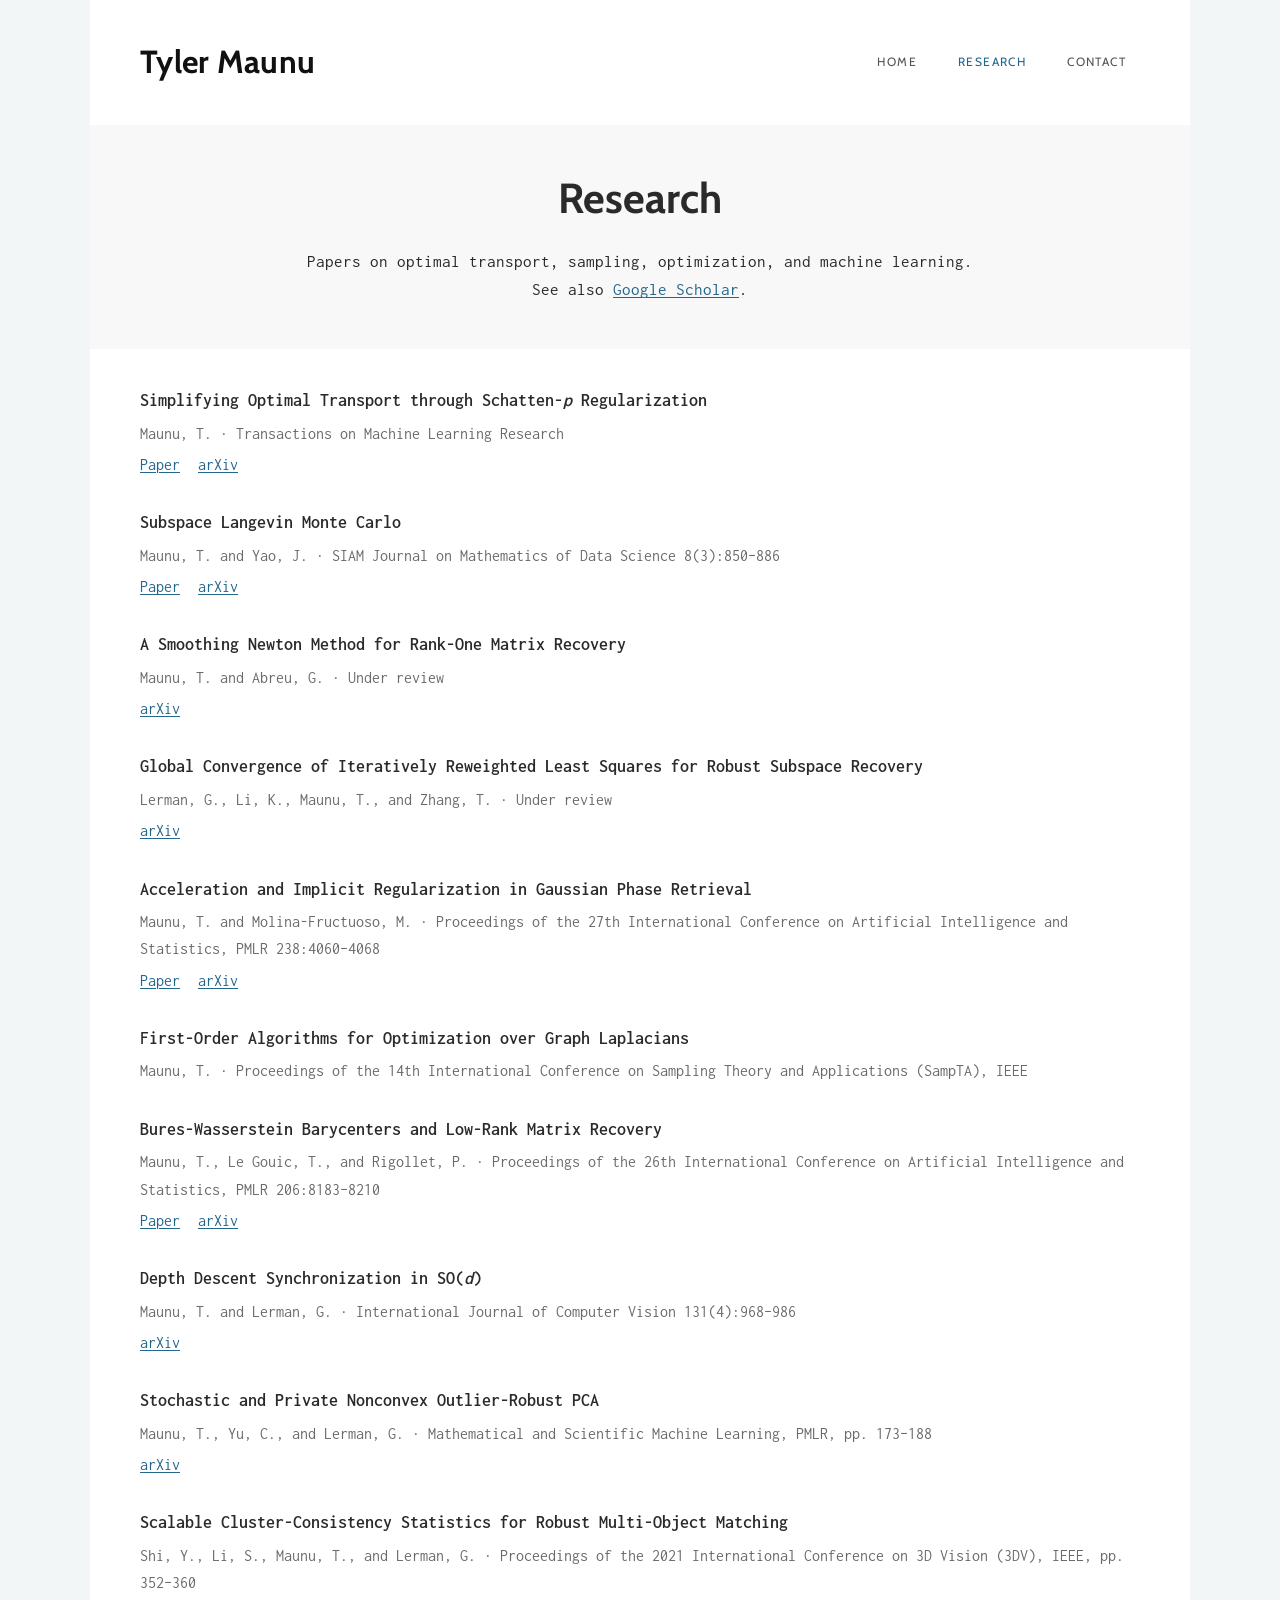
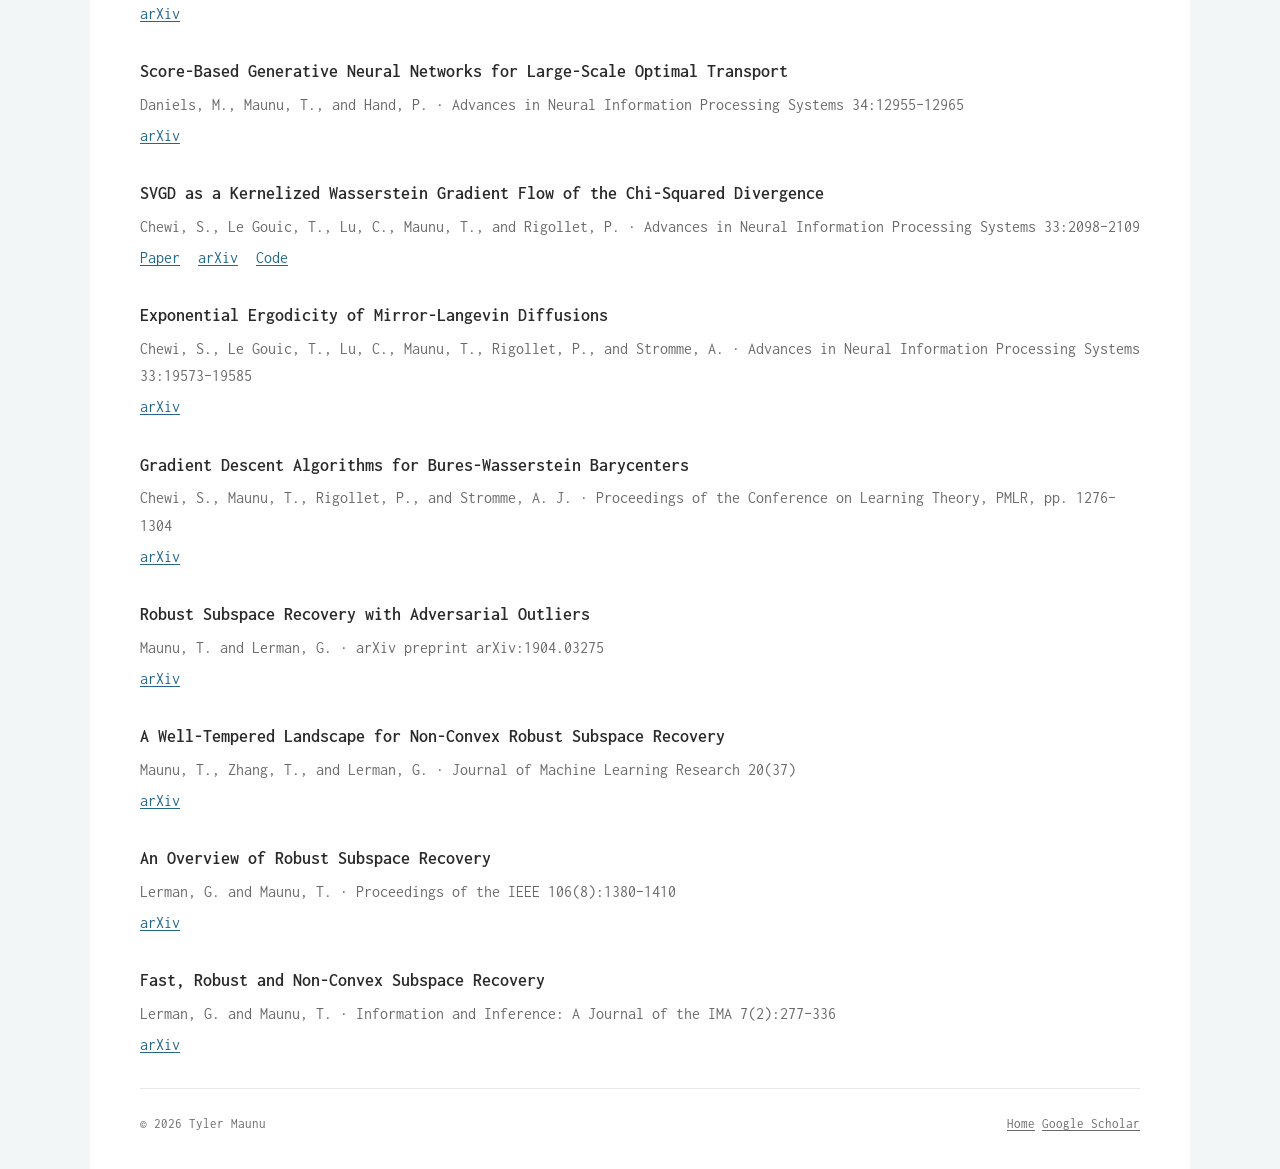
==== publications.html @ 24f4c53f "Update research homepage" ====
<!doctype html>
<html lang="en">
<head>
  <meta charset="utf-8">
  <meta name="viewport" content="width=device-width, initial-scale=1">
  <meta name="description" content="Publications by Tyler Maunu on optimal transport, sampling, optimization, and robust learning.">
  <meta name="theme-color" content="#f2f6f7">
  <title>Research — Tyler Maunu</title>
  <link rel="stylesheet" href="styles.css?v=4">
</head>
<body class="publication-page">
  <a class="skip-link" href="#main">Skip to content</a>
  <div class="site-shell">
  <header class="site-header wrap">
    <nav class="nav" aria-label="Main navigation">
      <a class="brand" href="index.html">Tyler Maunu</a>
      <ul class="nav-links">
        <li><a href="index.html">Home</a></li>
        <li><a href="publications.html" aria-current="page">Research</a></li>
        <li><a href="index.html#contact">Contact</a></li>
      </ul>
    </nav>
  </header>

  <main id="main" class="wrap">
    <div class="page-heading">
      <h1>Research</h1>
      <p class="page-intro">Papers on optimal transport, sampling, optimization, and machine learning. See also <a href="https://scholar.google.com/citations?user=S4nBXhgAAAAJ">Google Scholar</a>.</p>
    </div>

    <ol class="archive-list publication-archive" aria-label="Research papers">
        <li class="archive-paper">
          <h2>Simplifying Optimal Transport through Schatten-<i>p</i> Regularization</h2>
          <p class="paper-meta">Maunu, T. · Transactions on Machine Learning Research</p>
          <div class="paper-links">
            <a href="https://openreview.net/forum?id=DIawkTG5VH">Paper</a>
            <a href="https://arxiv.org/abs/2510.11910">arXiv</a>
          </div>
        </li>
        <li class="archive-paper">
          <h2>Subspace Langevin Monte Carlo</h2>
          <p class="paper-meta">Maunu, T. and Yao, J. · SIAM Journal on Mathematics of Data Science 8(3):850–886</p>
          <div class="paper-links">
            <a href="https://doi.org/10.1137/25M1739327">Paper</a>
            <a href="https://arxiv.org/abs/2412.13928">arXiv</a>
          </div>
        </li>
        <li class="archive-paper">
          <h2>A Smoothing Newton Method for Rank-One Matrix Recovery</h2>
          <p class="paper-meta">Maunu, T. and Abreu, G. · Under review</p>
          <div class="paper-links"><a href="https://arxiv.org/abs/2507.23017">arXiv</a></div>
        </li>
        <li class="archive-paper">
          <h2>Global Convergence of Iteratively Reweighted Least Squares for Robust Subspace Recovery</h2>
          <p class="paper-meta">Lerman, G., Li, K., Maunu, T., and Zhang, T. · Under review</p>
          <div class="paper-links"><a href="https://arxiv.org/abs/2506.20533">arXiv</a></div>
        </li>
        <li class="archive-paper">
          <h2>Acceleration and Implicit Regularization in Gaussian Phase Retrieval</h2>
          <p class="paper-meta">Maunu, T. and Molina-Fructuoso, M. · Proceedings of the 27th International Conference on Artificial Intelligence and Statistics, PMLR 238:4060–4068</p>
          <div class="paper-links">
            <a href="https://proceedings.mlr.press/v238/maunu24a.html">Paper</a>
            <a href="https://arxiv.org/abs/2311.12888">arXiv</a>
          </div>
        </li>
        <li class="archive-paper">
          <h2>First-Order Algorithms for Optimization over Graph Laplacians</h2>
          <p class="paper-meta">Maunu, T. · Proceedings of the 14th International Conference on Sampling Theory and Applications (SampTA), IEEE</p>
        </li>
        <li class="archive-paper">
          <h2>Bures-Wasserstein Barycenters and Low-Rank Matrix Recovery</h2>
          <p class="paper-meta">Maunu, T., Le Gouic, T., and Rigollet, P. · Proceedings of the 26th International Conference on Artificial Intelligence and Statistics, PMLR 206:8183–8210</p>
          <div class="paper-links">
            <a href="https://proceedings.mlr.press/v206/maunu23a.html">Paper</a>
            <a href="https://arxiv.org/abs/2210.14671">arXiv</a>
          </div>
        </li>
        <li class="archive-paper">
          <h2>Depth Descent Synchronization in SO(<i>d</i>)</h2>
          <p class="paper-meta">Maunu, T. and Lerman, G. · International Journal of Computer Vision 131(4):968–986</p>
          <div class="paper-links"><a href="https://arxiv.org/abs/2002.05299">arXiv</a></div>
        </li>
        <li class="archive-paper">
          <h2>Stochastic and Private Nonconvex Outlier-Robust PCA</h2>
          <p class="paper-meta">Maunu, T., Yu, C., and Lerman, G. · Mathematical and Scientific Machine Learning, PMLR, pp. 173–188</p>
          <div class="paper-links"><a href="https://arxiv.org/abs/2203.09276">arXiv</a></div>
        </li>
        <li class="archive-paper">
          <h2>Scalable Cluster-Consistency Statistics for Robust Multi-Object Matching</h2>
          <p class="paper-meta">Shi, Y., Li, S., Maunu, T., and Lerman, G. · Proceedings of the 2021 International Conference on 3D Vision (3DV), IEEE, pp. 352–360</p>
          <div class="paper-links"><a href="https://arxiv.org/abs/2201.04797">arXiv</a></div>
        </li>
        <li class="archive-paper">
          <h2>Score-Based Generative Neural Networks for Large-Scale Optimal Transport</h2>
          <p class="paper-meta">Daniels, M., Maunu, T., and Hand, P. · Advances in Neural Information Processing Systems 34:12955–12965</p>
          <div class="paper-links"><a href="https://arxiv.org/abs/2110.03237">arXiv</a></div>
        </li>
        <li class="archive-paper">
          <h2>SVGD as a Kernelized Wasserstein Gradient Flow of the Chi-Squared Divergence</h2>
          <p class="paper-meta">Chewi, S., Le Gouic, T., Lu, C., Maunu, T., and Rigollet, P. · Advances in Neural Information Processing Systems 33:2098–2109</p>
          <div class="paper-links">
            <a href="https://papers.neurips.cc/paper_files/paper/2020/hash/16f8e136ee5693823268874e58795216-Abstract.html">Paper</a>
            <a href="https://arxiv.org/abs/2006.02509">arXiv</a>
            <a href="https://github.com/twmaunu/LAWGD">Code</a>
          </div>
        </li>
        <li class="archive-paper">
          <h2>Exponential Ergodicity of Mirror-Langevin Diffusions</h2>
          <p class="paper-meta">Chewi, S., Le Gouic, T., Lu, C., Maunu, T., Rigollet, P., and Stromme, A. · Advances in Neural Information Processing Systems 33:19573–19585</p>
          <div class="paper-links"><a href="https://arxiv.org/abs/2005.09669">arXiv</a></div>
        </li>
        <li class="archive-paper">
          <h2>Gradient Descent Algorithms for Bures-Wasserstein Barycenters</h2>
          <p class="paper-meta">Chewi, S., Maunu, T., Rigollet, P., and Stromme, A. J. · Proceedings of the Conference on Learning Theory, PMLR, pp. 1276–1304</p>
          <div class="paper-links"><a href="https://arxiv.org/abs/2001.01700">arXiv</a></div>
        </li>
        <li class="archive-paper">
          <h2>Robust Subspace Recovery with Adversarial Outliers</h2>
          <p class="paper-meta">Maunu, T. and Lerman, G. · arXiv preprint arXiv:1904.03275</p>
          <div class="paper-links"><a href="https://arxiv.org/abs/1904.03275">arXiv</a></div>
        </li>
        <li class="archive-paper">
          <h2>A Well-Tempered Landscape for Non-Convex Robust Subspace Recovery</h2>
          <p class="paper-meta">Maunu, T., Zhang, T., and Lerman, G. · Journal of Machine Learning Research 20(37)</p>
          <div class="paper-links"><a href="https://arxiv.org/abs/1706.03896">arXiv</a></div>
        </li>
        <li class="archive-paper">
          <h2>An Overview of Robust Subspace Recovery</h2>
          <p class="paper-meta">Lerman, G. and Maunu, T. · Proceedings of the IEEE 106(8):1380–1410</p>
          <div class="paper-links"><a href="https://arxiv.org/abs/1803.01013">arXiv</a></div>
        </li>
        <li class="archive-paper">
          <h2>Fast, Robust and Non-Convex Subspace Recovery</h2>
          <p class="paper-meta">Lerman, G. and Maunu, T. · Information and Inference: A Journal of the IMA 7(2):277–336</p>
          <div class="paper-links"><a href="https://arxiv.org/abs/1406.6145">arXiv</a></div>
        </li>
    </ol>
  </main>

  <footer class="site-footer wrap">
    <span>© 2026 Tyler Maunu</span>
    <nav aria-label="Footer navigation">
      <a href="index.html">Home</a>
      <a href="https://scholar.google.com/citations?user=S4nBXhgAAAAJ">Google Scholar</a>
    </nav>
  </footer>
  </div>
</body>
</html>
---- styles.css ----
@font-face { font-family: Cabin; src: url("assets/fonts/cabin-regular.ttf") format("truetype"); font-style: normal; font-weight: 400; font-display: swap; }
@font-face { font-family: Cabin; src: url("assets/fonts/cabin-bold.ttf") format("truetype"); font-style: normal; font-weight: 700; font-display: swap; }
@font-face { font-family: Inconsolata; src: url("assets/fonts/inconsolata-regular.ttf") format("truetype"); font-style: normal; font-weight: 400; font-display: swap; }
@font-face { font-family: Inconsolata; src: url("assets/fonts/inconsolata-semibold.ttf") format("truetype"); font-style: normal; font-weight: 600; font-display: swap; }

:root { --background: #f2f6f7; --paper: #fff; --banner: #f8f8f8; --ink: #2a2a2a; --muted: #6a6a6a; --link: #24678d; --line: #e9e9e9; --sans: Cabin, Arial, sans-serif; --body: Inconsolata, "Courier New", monospace; }
* { box-sizing: border-box; }
html { scroll-behavior: smooth; scroll-padding-top: 24px; }
body { margin: 0; background: var(--background); color: var(--ink); font-family: var(--body); font-size: 17px; line-height: 1.7; -webkit-font-smoothing: antialiased; }
::selection { background: #d9e8ef; }
p, h1, h2, h3, figure { margin: 0; }
a { color: var(--link); text-decoration: underline; text-decoration-thickness: 1px; text-underline-offset: 2px; }
a:hover { color: #174761; }
a:focus-visible { outline: 2px solid var(--link); outline-offset: 4px; }
strong { font-weight: 600; }
img { display: block; max-width: 100%; }
h1, h2, h3 { font-family: var(--sans); line-height: 1.25; }
.site-shell { width: min(1100px, 100%); margin-inline: auto; background: var(--paper); min-height: 100vh; }
.wrap { width: calc(100% - 100px); margin-inline: auto; }
.skip-link { position: absolute; top: -100px; left: 20px; z-index: 5; padding: 10px 18px; background: var(--ink); color: #fff; }
.skip-link:focus { top: 12px; }
.nav { display: flex; align-items: center; justify-content: space-between; min-height: 125px; gap: 30px; }
.brand { font-family: var(--sans); font-size: 32px; font-weight: 700; line-height: 1.2; letter-spacing: 0.3px; color: #111; text-decoration: none; white-space: nowrap; }
.brand:hover { color: #111; text-decoration: none; }
.site-title { font-size: inherit; line-height: 1.2; }
.nav-links { display: flex; gap: 13px; list-style: none; padding: 0; margin: 0; }
.nav-links a { display: flex; align-items: center; min-height: 44px; padding: 10px 14px; font-family: var(--sans); font-size: 12px; font-weight: 400; text-transform: uppercase; letter-spacing: 1.4px; color: #555; text-decoration: none; }
.nav-links a:hover { color: #111; }
.nav-links [aria-current="page"] { color: var(--link); }
.home-content { padding-top: 58px; padding-bottom: 44px; }
.home-layout { display: grid; grid-template-columns: minmax(0, 0.85fr) minmax(0, 1fr); gap: 40px; align-items: start; }
.portrait img { width: 100%; height: auto; }
.profile-links { display: flex; align-items: center; justify-content: center; flex-wrap: wrap; gap: 10px; font-size: 14px; line-height: 1.8; margin-top: 21px; }
.home-copy > p { margin-bottom: 28px; }
.home-copy > p:last-child { margin-bottom: 0; }
.selected-research { margin-top: 33px; }
.selected-research h2 { font-size: 23px; font-weight: 400; margin-bottom: 24px; }
.home-papers { padding: 0; margin: 0; list-style: none; }
.home-papers li { margin-bottom: 23px; }
.home-papers > li > a { line-height: 1.6; }
.paper-note { font-size: 14px; color: var(--muted); line-height: 1.65; margin-top: 6px; }
.more-research { margin-top: 29px; margin-bottom: 32px; font-size: 16px; }
.home-copy > .teaching-link { margin-bottom: 22px; }
.site-footer { display: flex; justify-content: space-between; align-items: center; gap: 20px; border-top: 1px solid var(--line); padding-block: 24px 34px; color: var(--muted); font-size: 13px; }
.site-footer div { display: flex; gap: 24px; }
.site-footer a { color: var(--muted); }
.page-heading { margin-inline: -50px; padding: 47px 50px 45px; background: var(--banner); text-align: center; }
.page-heading h1 { font-size: 42px; font-weight: 700; }
.page-intro { max-width: 680px; margin: 22px auto 0; font-size: 17px; }
.publication-year { padding-top: 37px; padding-bottom: 7px; }
.publication-year h2 { font-size: 23px; font-weight: 400; margin-bottom: 23px; }
.archive-list { list-style: none; margin: 0; padding: 0; }
.publication-archive { padding-top: 37px; }
.archive-paper { margin-bottom: 30px; }
.archive-paper h3, .publication-archive .archive-paper h2 { font-family: var(--body); font-size: 18px; font-weight: 600; line-height: 1.65; }
.paper-meta { color: var(--muted); font-size: 16px; line-height: 1.7; margin-top: 4px; }
.paper-links { display: flex; flex-wrap: wrap; gap: 18px; font-size: 16px; margin-top: 4px; }
.publication-page .site-footer { margin-top: 24px; }
.paper-summary { font-size: 17px; margin-top: 15px; }
.teaching-note { max-width: 680px; margin-top: 5px; margin-bottom: 52px; }

@media (max-width: 850px) {
  .wrap { width: calc(100% - 64px); }
  .nav { min-height: 108px; }
  .brand { font-size: 29px; }
  .nav-links { gap: 3px; }
  .nav-links a { padding-inline: 12px; }
  .home-layout { gap: 30px; grid-template-columns: minmax(0, 0.8fr) minmax(0, 1fr); }
  .home-content { padding-top: 42px; }
  .page-heading { margin-inline: -32px; padding-inline: 32px; }
  .profile-links { gap: 8px; font-size: 13px; }
}
@media (max-width: 640px) {
  .wrap { width: calc(100% - 48px); }
  .nav { min-height: 119px; flex-direction: column; justify-content: center; gap: 12px; padding-block: 20px 12px; }
  .brand { font-size: 30px; }
  .nav-links { gap: 15px; }
  .nav-links a { font-size: 11px; min-height: 40px; padding: 8px 12px; }
  .home-content { padding-top: 34px; padding-bottom: 34px; }
  .home-layout { grid-template-columns: 1fr; gap: 34px; }
  .portrait { max-width: 340px; margin-inline: auto; width: 100%; }
  .profile-links { font-size: 14px; margin-top: 16px; }
  .home-copy { font-size: 17px; line-height: 1.7; }
  .home-copy > p { margin-bottom: 24px; }
  .selected-research { margin-top: 30px; }
  .selected-research h2 { font-size: 23px; margin-bottom: 21px; }
  .home-papers li { margin-bottom: 23px; }
  .site-footer { padding-block: 22px 29px; font-size: 12px; }
  .site-footer div { gap: 15px; }
  .page-heading { margin-inline: -24px; padding: 36px 24px; }
  .page-heading h1 { font-size: 35px; }
  .page-intro { font-size: 16px; margin-top: 18px; }
  .publication-year { padding-top: 32px; }
  .publication-archive { padding-top: 32px; }
  .archive-paper h3, .publication-archive .archive-paper h2 { font-size: 17px; }
  .paper-meta { font-size: 15px; }
}
@media (max-width: 360px) {
  .wrap { width: calc(100% - 36px); }
  .nav-links { gap: 8px; }
  .nav-links a { padding-inline: 10px; }
  .page-heading { margin-inline: -18px; padding-inline: 18px; }
}
@media (prefers-reduced-motion: reduce) { html { scroll-behavior: auto; } }
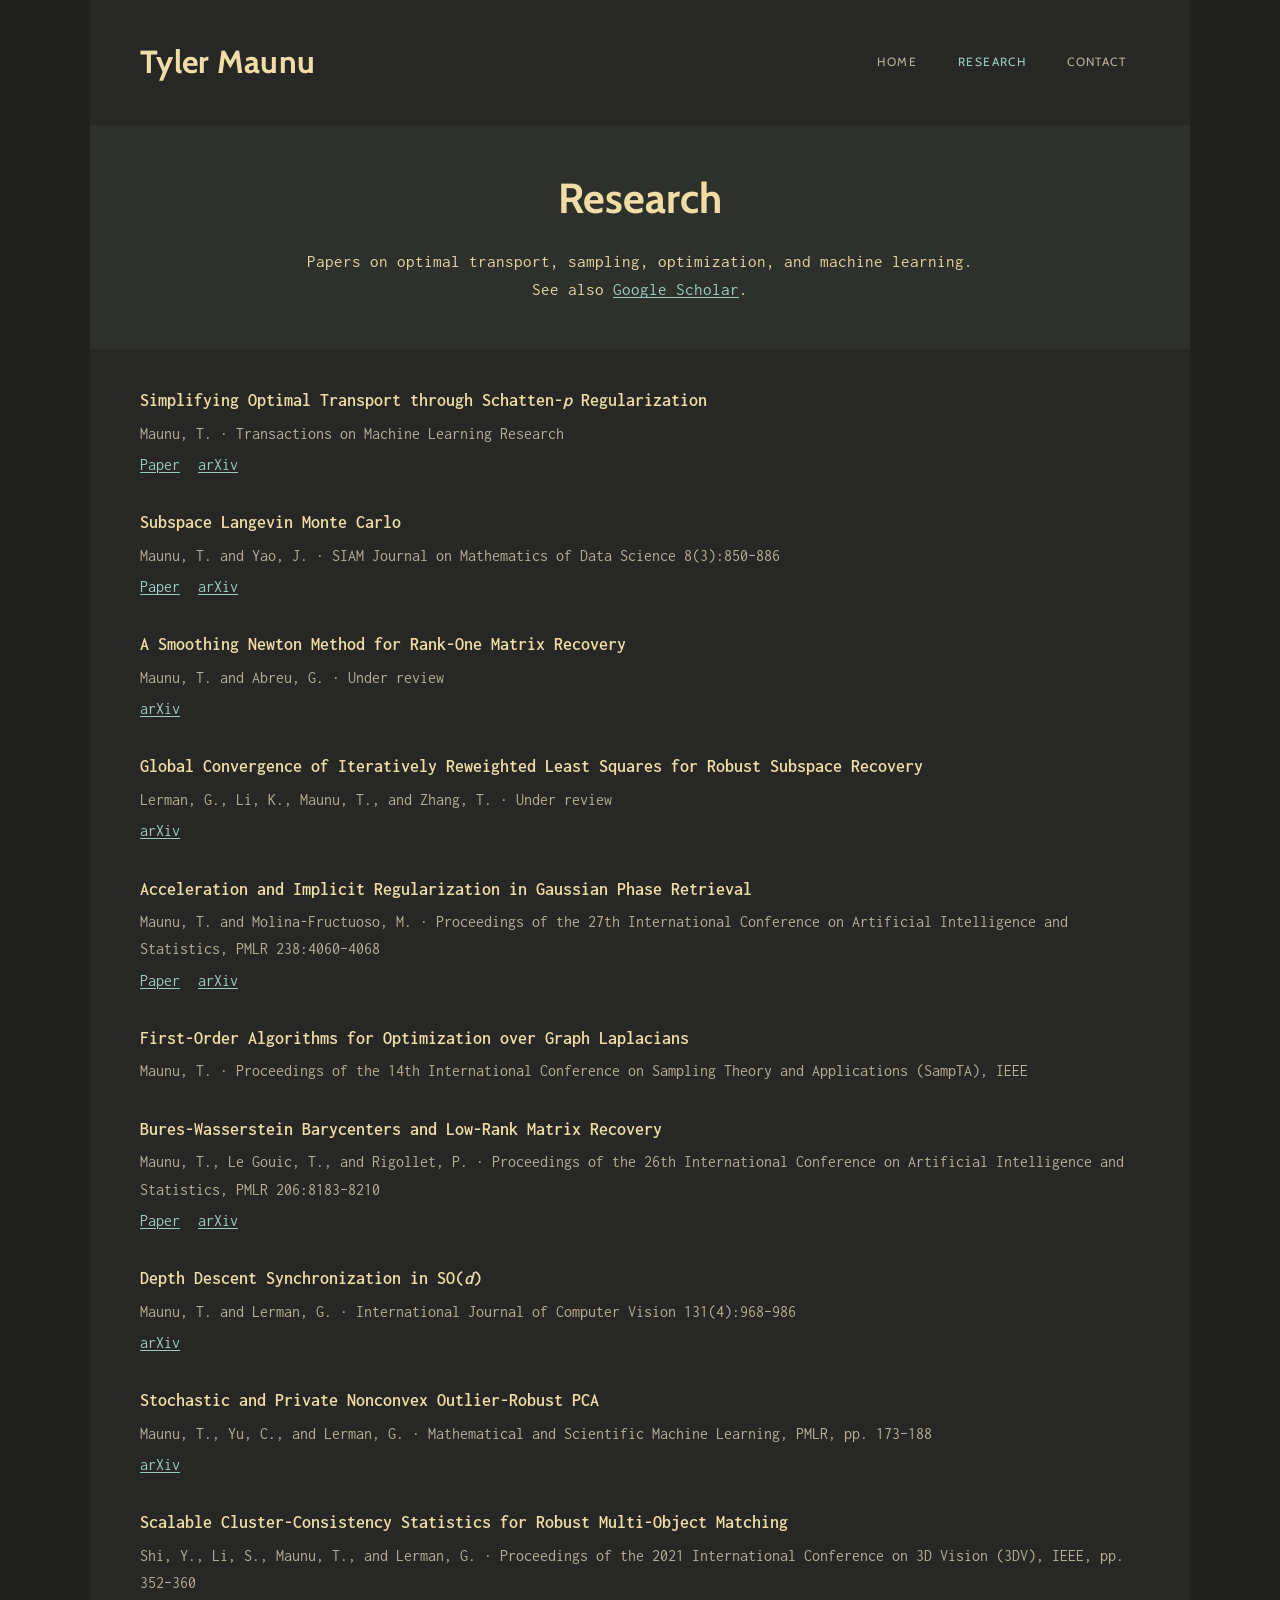
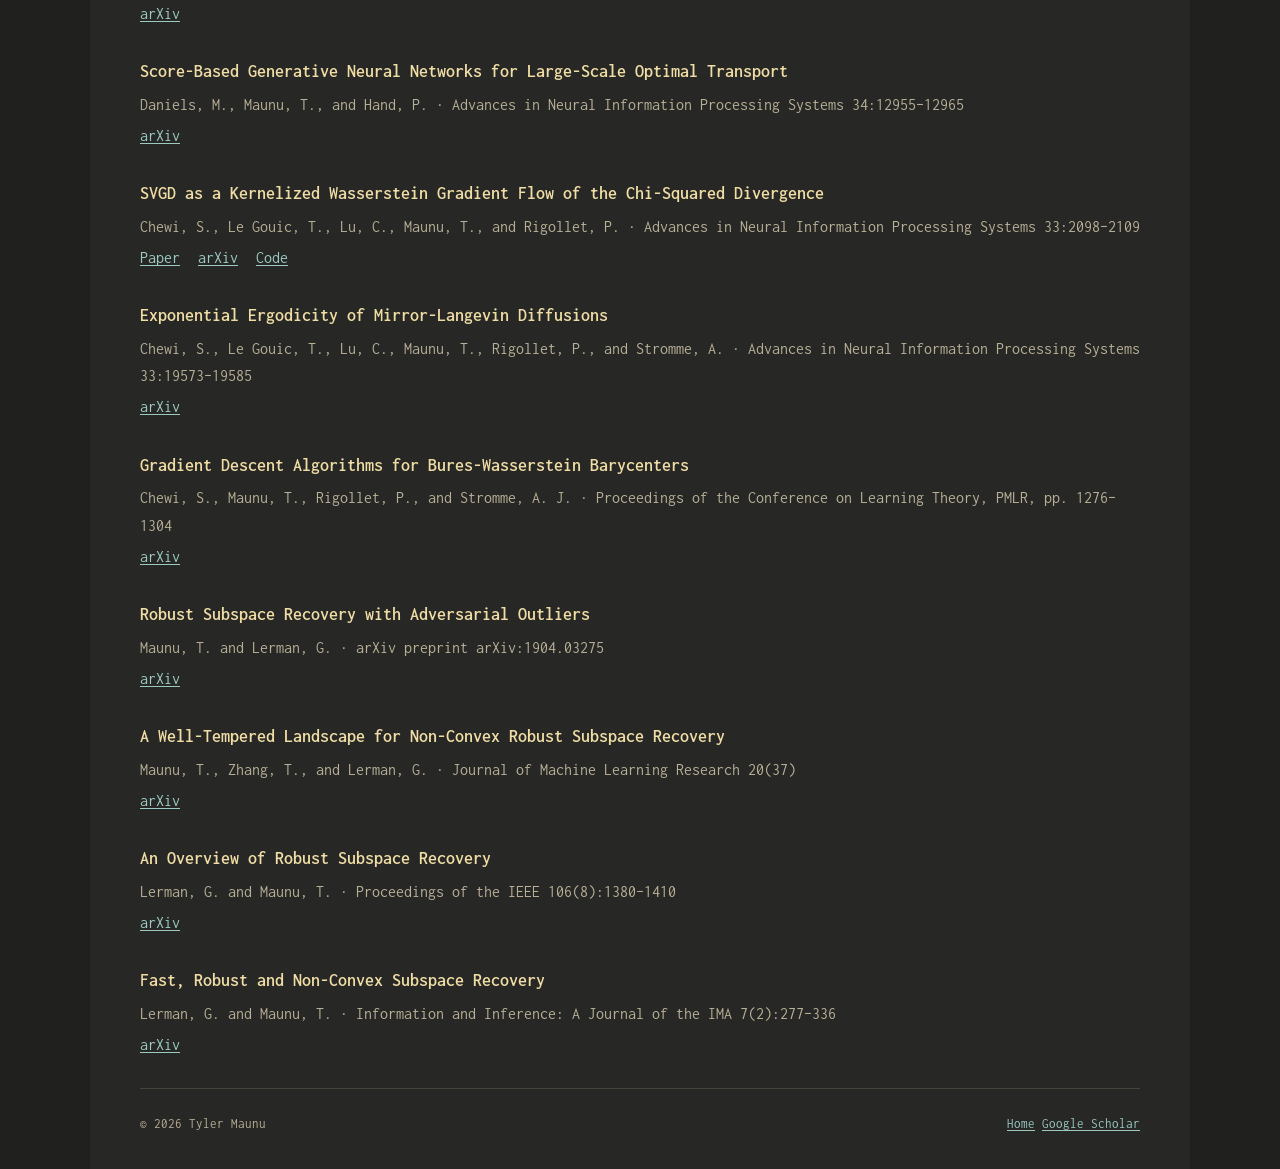
==== commit b450d31f: "Apply dark theme with warm yellow text and teal links" ====
--- a/publications.html
+++ b/publications.html
@@ -4,9 +4,9 @@
   <meta charset="utf-8">
   <meta name="viewport" content="width=device-width, initial-scale=1">
   <meta name="description" content="Publications by Tyler Maunu on optimal transport, sampling, optimization, and robust learning.">
-  <meta name="theme-color" content="#f2f6f7">
+  <meta name="theme-color" content="#272826">
   <title>Research — Tyler Maunu</title>
-  <link rel="stylesheet" href="styles.css?v=4">
+  <link rel="stylesheet" href="styles.css?v=6">
 </head>
 <body class="publication-page">
   <a class="skip-link" href="#main">Skip to content</a>
--- a/styles.css
+++ b/styles.css
@@ -3,29 +3,30 @@
 @font-face { font-family: Inconsolata; src: url("assets/fonts/inconsolata-regular.ttf") format("truetype"); font-style: normal; font-weight: 400; font-display: swap; }
 @font-face { font-family: Inconsolata; src: url("assets/fonts/inconsolata-semibold.ttf") format("truetype"); font-style: normal; font-weight: 600; font-display: swap; }
 
-:root { --background: #f2f6f7; --paper: #fff; --banner: #f8f8f8; --ink: #2a2a2a; --muted: #6a6a6a; --link: #24678d; --line: #e9e9e9; --sans: Cabin, Arial, sans-serif; --body: Inconsolata, "Courier New", monospace; }
+:root { color-scheme: dark; --background: #20211f; --paper: #272826; --banner: #2e302b; --ink: #e4d3a3; --highlight: #f0dda5; --muted: #b8af96; --link: #9ccac3; --link-hover: #c8e8e1; --line: #42453b; --sans: Cabin, Arial, sans-serif; --body: Inconsolata, "Courier New", monospace; }
 * { box-sizing: border-box; }
 html { scroll-behavior: smooth; scroll-padding-top: 24px; }
 body { margin: 0; background: var(--background); color: var(--ink); font-family: var(--body); font-size: 17px; line-height: 1.7; -webkit-font-smoothing: antialiased; }
-::selection { background: #d9e8ef; }
+::selection { background: var(--highlight); color: var(--paper); }
 p, h1, h2, h3, figure { margin: 0; }
 a { color: var(--link); text-decoration: underline; text-decoration-thickness: 1px; text-underline-offset: 2px; }
-a:hover { color: #174761; }
-a:focus-visible { outline: 2px solid var(--link); outline-offset: 4px; }
-strong { font-weight: 600; }
+a:hover { color: var(--link-hover); }
+a:focus-visible { outline: 2px solid var(--highlight); outline-offset: 4px; }
+strong { color: var(--highlight); font-weight: 600; }
 img { display: block; max-width: 100%; }
-h1, h2, h3 { font-family: var(--sans); line-height: 1.25; }
+h1, h2, h3 { color: var(--highlight); font-family: var(--sans); line-height: 1.25; }
 .site-shell { width: min(1100px, 100%); margin-inline: auto; background: var(--paper); min-height: 100vh; }
 .wrap { width: calc(100% - 100px); margin-inline: auto; }
-.skip-link { position: absolute; top: -100px; left: 20px; z-index: 5; padding: 10px 18px; background: var(--ink); color: #fff; }
+.skip-link { position: absolute; top: -100px; left: 20px; z-index: 5; padding: 10px 18px; background: var(--highlight); color: var(--paper); }
 .skip-link:focus { top: 12px; }
+.skip-link:hover { color: var(--paper); }
 .nav { display: flex; align-items: center; justify-content: space-between; min-height: 125px; gap: 30px; }
-.brand { font-family: var(--sans); font-size: 32px; font-weight: 700; line-height: 1.2; letter-spacing: 0.3px; color: #111; text-decoration: none; white-space: nowrap; }
-.brand:hover { color: #111; text-decoration: none; }
+.brand { font-family: var(--sans); font-size: 32px; font-weight: 700; line-height: 1.2; letter-spacing: 0.3px; color: var(--highlight); text-decoration: none; white-space: nowrap; }
+.brand:hover { color: var(--highlight); text-decoration: none; }
 .site-title { font-size: inherit; line-height: 1.2; }
 .nav-links { display: flex; gap: 13px; list-style: none; padding: 0; margin: 0; }
-.nav-links a { display: flex; align-items: center; min-height: 44px; padding: 10px 14px; font-family: var(--sans); font-size: 12px; font-weight: 400; text-transform: uppercase; letter-spacing: 1.4px; color: #555; text-decoration: none; }
-.nav-links a:hover { color: #111; }
+.nav-links a { display: flex; align-items: center; min-height: 44px; padding: 10px 14px; font-family: var(--sans); font-size: 12px; font-weight: 400; text-transform: uppercase; letter-spacing: 1.4px; color: var(--muted); text-decoration: none; }
+.nav-links a:hover { color: var(--highlight); }
 .nav-links [aria-current="page"] { color: var(--link); }
 .home-content { padding-top: 58px; padding-bottom: 44px; }
 .home-layout { display: grid; grid-template-columns: minmax(0, 0.85fr) minmax(0, 1fr); gap: 40px; align-items: start; }
@@ -43,7 +44,6 @@
 .home-copy > .teaching-link { margin-bottom: 22px; }
 .site-footer { display: flex; justify-content: space-between; align-items: center; gap: 20px; border-top: 1px solid var(--line); padding-block: 24px 34px; color: var(--muted); font-size: 13px; }
 .site-footer div { display: flex; gap: 24px; }
-.site-footer a { color: var(--muted); }
 .page-heading { margin-inline: -50px; padding: 47px 50px 45px; background: var(--banner); text-align: center; }
 .page-heading h1 { font-size: 42px; font-weight: 700; }
 .page-intro { max-width: 680px; margin: 22px auto 0; font-size: 17px; }
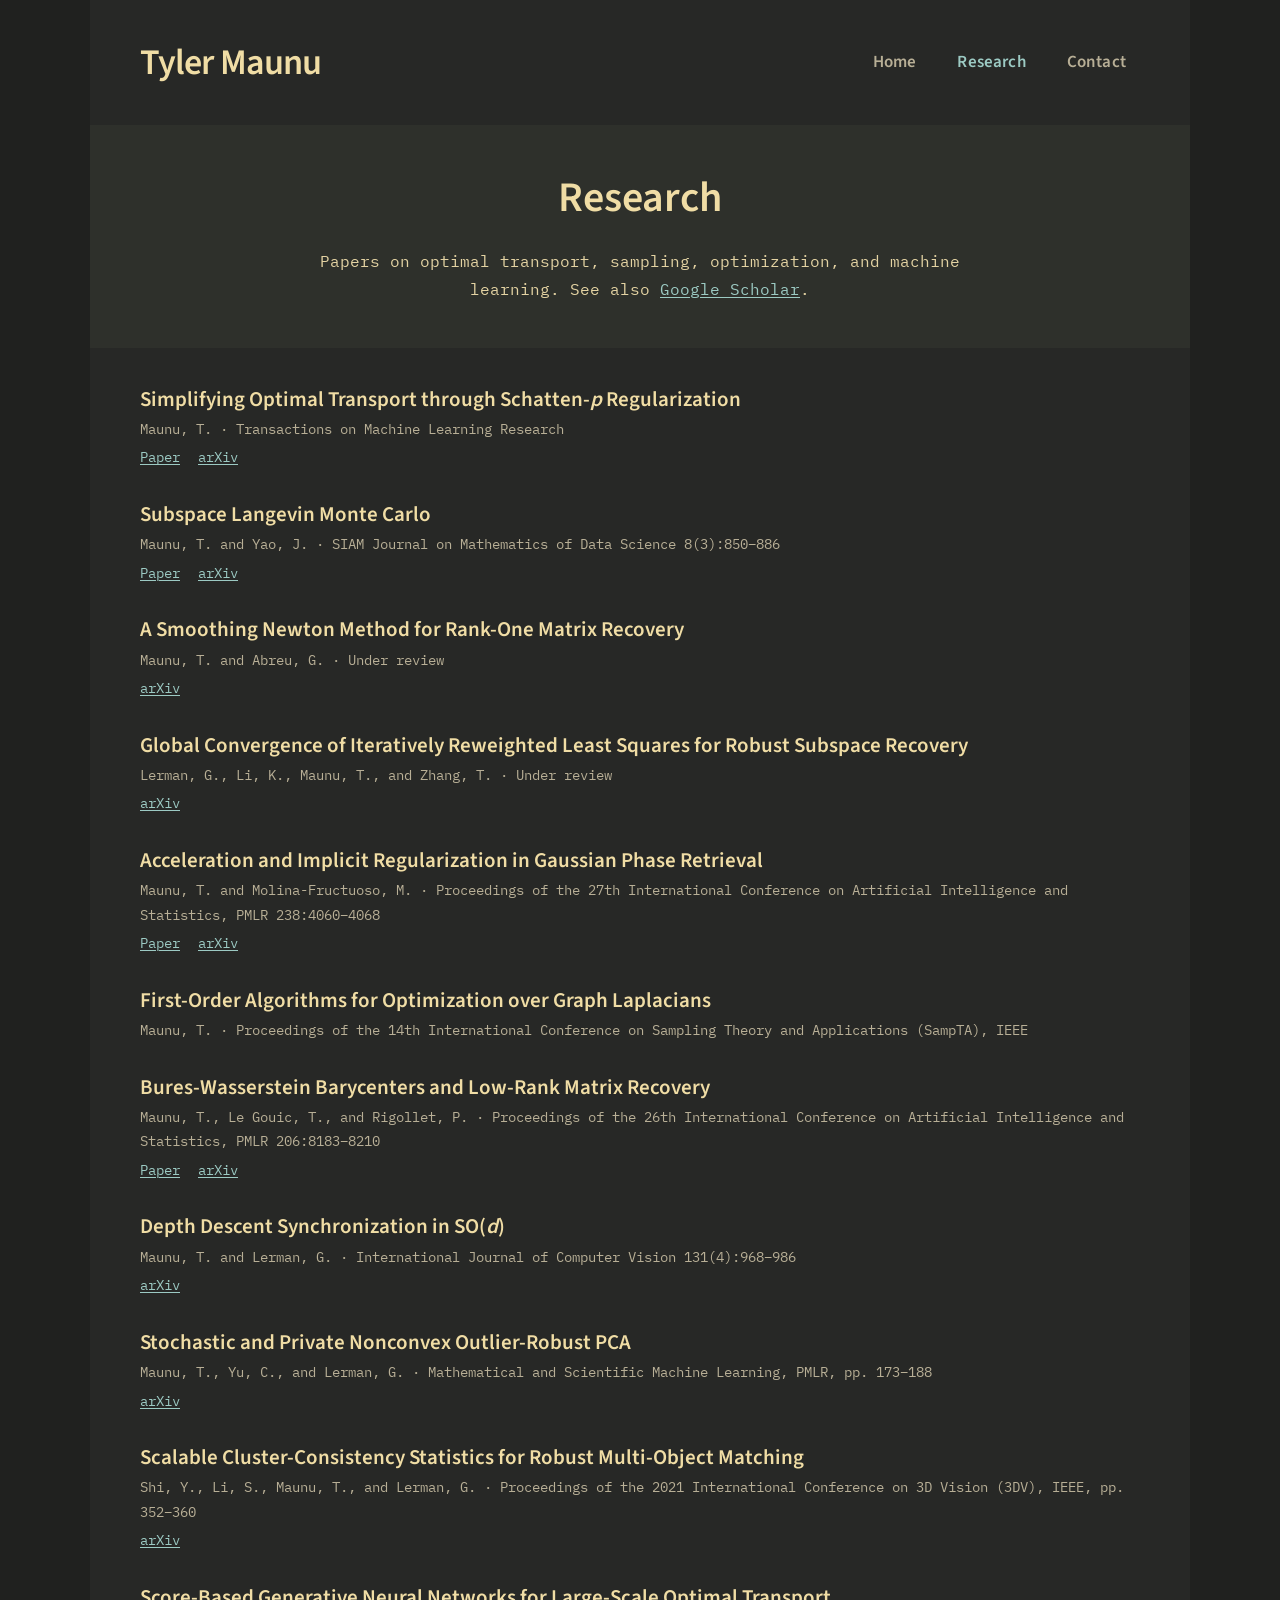
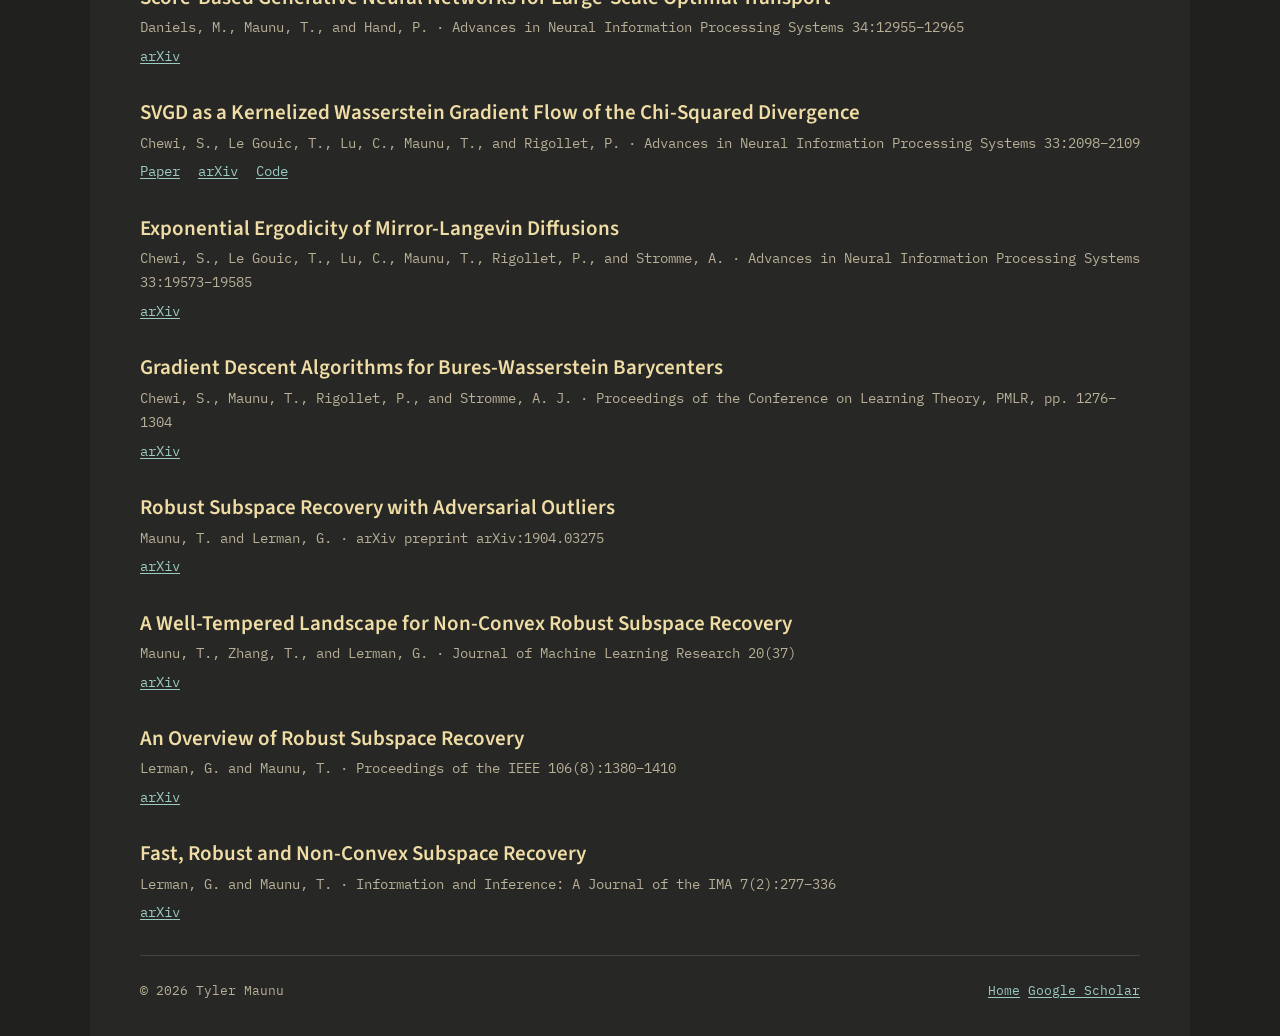
==== commit 1b887d11: "Use Source Sans 3 headings with IBM Plex Mono body" ====
--- a/publications.html
+++ b/publications.html
@@ -6,7 +6,7 @@
   <meta name="description" content="Publications by Tyler Maunu on optimal transport, sampling, optimization, and robust learning.">
   <meta name="theme-color" content="#272826">
   <title>Research — Tyler Maunu</title>
-  <link rel="stylesheet" href="styles.css?v=6">
+  <link rel="stylesheet" href="styles.css?v=8">
 </head>
 <body class="publication-page">
   <a class="skip-link" href="#main">Skip to content</a>
--- a/styles.css
+++ b/styles.css
@@ -1,31 +1,35 @@
-@font-face { font-family: Cabin; src: url("assets/fonts/cabin-regular.ttf") format("truetype"); font-style: normal; font-weight: 400; font-display: swap; }
-@font-face { font-family: Cabin; src: url("assets/fonts/cabin-bold.ttf") format("truetype"); font-style: normal; font-weight: 700; font-display: swap; }
-@font-face { font-family: Inconsolata; src: url("assets/fonts/inconsolata-regular.ttf") format("truetype"); font-style: normal; font-weight: 400; font-display: swap; }
-@font-face { font-family: Inconsolata; src: url("assets/fonts/inconsolata-semibold.ttf") format("truetype"); font-style: normal; font-weight: 600; font-display: swap; }
+@font-face { font-family: "IBM Plex Sans"; src: url("assets/fonts/ibm-plex-sans-regular.ttf") format("truetype"); font-style: normal; font-weight: 400; font-display: swap; }
+@font-face { font-family: "IBM Plex Sans"; src: url("assets/fonts/ibm-plex-sans-medium.ttf") format("truetype"); font-style: normal; font-weight: 500; font-display: swap; }
+@font-face { font-family: "IBM Plex Sans"; src: url("assets/fonts/ibm-plex-sans-semibold.ttf") format("truetype"); font-style: normal; font-weight: 600; font-display: swap; }
+@font-face { font-family: "IBM Plex Mono"; src: url("assets/fonts/ibm-plex-mono-regular.ttf") format("truetype"); font-style: normal; font-weight: 400; font-display: swap; }
+@font-face { font-family: "Source Sans 3"; src: url("assets/fonts/source-sans-3-regular.ttf") format("truetype"); font-style: normal; font-weight: 400; font-display: swap; }
+@font-face { font-family: "Source Sans 3"; src: url("assets/fonts/source-sans-3-semibold.ttf") format("truetype"); font-style: normal; font-weight: 600; font-display: swap; }
+@font-face { font-family: Newsreader; src: url("assets/fonts/newsreader-regular.ttf") format("truetype"); font-style: normal; font-weight: 400; font-display: swap; }
+@font-face { font-family: Newsreader; src: url("assets/fonts/newsreader-medium.ttf") format("truetype"); font-style: normal; font-weight: 500; font-display: swap; }
 
-:root { color-scheme: dark; --background: #20211f; --paper: #272826; --banner: #2e302b; --ink: #e4d3a3; --highlight: #f0dda5; --muted: #b8af96; --link: #9ccac3; --link-hover: #c8e8e1; --line: #42453b; --sans: Cabin, Arial, sans-serif; --body: Inconsolata, "Courier New", monospace; }
+:root { color-scheme: dark; --background: #20211f; --paper: #272826; --banner: #2e302b; --ink: #e4d3a3; --highlight: #f0dda5; --muted: #b8af96; --link: #9ccac3; --link-hover: #c8e8e1; --line: #42453b; --sans: "Source Sans 3", Arial, sans-serif; --body: "IBM Plex Mono", "Courier New", monospace; --heading: var(--sans); --body-size: 16px; --body-leading: 1.75; --brand-size: 36px; --brand-mobile: 34px; --brand-weight: 600; --brand-tracking: -0.025em; --section-size: 26px; --section-weight: 600; --note-font: var(--body); --note-size: 13px; }
 * { box-sizing: border-box; }
 html { scroll-behavior: smooth; scroll-padding-top: 24px; }
-body { margin: 0; background: var(--background); color: var(--ink); font-family: var(--body); font-size: 17px; line-height: 1.7; -webkit-font-smoothing: antialiased; }
+body { margin: 0; background: var(--background); color: var(--ink); font-family: var(--body); font-size: var(--body-size); line-height: var(--body-leading); letter-spacing: 0; -webkit-font-smoothing: antialiased; }
 ::selection { background: var(--highlight); color: var(--paper); }
 p, h1, h2, h3, figure { margin: 0; }
 a { color: var(--link); text-decoration: underline; text-decoration-thickness: 1px; text-underline-offset: 2px; }
 a:hover { color: var(--link-hover); }
 a:focus-visible { outline: 2px solid var(--highlight); outline-offset: 4px; }
-strong { color: var(--highlight); font-weight: 600; }
+strong { color: var(--highlight); font-weight: 400; }
 img { display: block; max-width: 100%; }
-h1, h2, h3 { color: var(--highlight); font-family: var(--sans); line-height: 1.25; }
+h1, h2, h3 { color: var(--highlight); font-family: var(--heading); line-height: 1.25; }
 .site-shell { width: min(1100px, 100%); margin-inline: auto; background: var(--paper); min-height: 100vh; }
 .wrap { width: calc(100% - 100px); margin-inline: auto; }
 .skip-link { position: absolute; top: -100px; left: 20px; z-index: 5; padding: 10px 18px; background: var(--highlight); color: var(--paper); }
 .skip-link:focus { top: 12px; }
 .skip-link:hover { color: var(--paper); }
 .nav { display: flex; align-items: center; justify-content: space-between; min-height: 125px; gap: 30px; }
-.brand { font-family: var(--sans); font-size: 32px; font-weight: 700; line-height: 1.2; letter-spacing: 0.3px; color: var(--highlight); text-decoration: none; white-space: nowrap; }
+.brand { font-family: var(--heading); font-size: var(--brand-size); font-weight: var(--brand-weight); line-height: 1.15; letter-spacing: var(--brand-tracking); color: var(--highlight); text-decoration: none; white-space: nowrap; }
 .brand:hover { color: var(--highlight); text-decoration: none; }
 .site-title { font-size: inherit; line-height: 1.2; }
 .nav-links { display: flex; gap: 13px; list-style: none; padding: 0; margin: 0; }
-.nav-links a { display: flex; align-items: center; min-height: 44px; padding: 10px 14px; font-family: var(--sans); font-size: 12px; font-weight: 400; text-transform: uppercase; letter-spacing: 1.4px; color: var(--muted); text-decoration: none; }
+.nav-links a { display: flex; align-items: center; min-height: 44px; padding: 10px 14px; font-family: var(--heading); font-size: 17px; font-weight: 600; line-height: 1.3; text-transform: none; letter-spacing: 0.01em; color: var(--muted); text-decoration: none; }
 .nav-links a:hover { color: var(--highlight); }
 .nav-links [aria-current="page"] { color: var(--link); }
 .home-content { padding-top: 58px; padding-bottom: 44px; }
@@ -35,34 +39,35 @@
 .home-copy > p { margin-bottom: 28px; }
 .home-copy > p:last-child { margin-bottom: 0; }
 .selected-research { margin-top: 33px; }
-.selected-research h2 { font-size: 23px; font-weight: 400; margin-bottom: 24px; }
+.selected-research h2 { font-size: var(--section-size); font-weight: var(--section-weight); margin-bottom: 24px; }
 .home-papers { padding: 0; margin: 0; list-style: none; }
 .home-papers li { margin-bottom: 23px; }
-.home-papers > li > a { line-height: 1.6; }
-.paper-note { font-size: 14px; color: var(--muted); line-height: 1.65; margin-top: 6px; }
+.home-papers > li > a { font-weight: 400; line-height: 1.5; }
+.home-papers > li > a, #contact a { overflow-wrap: anywhere; }
+.paper-note { font-family: var(--note-font); font-size: var(--note-size); color: var(--muted); line-height: 1.65; margin-top: 6px; }
 .more-research { margin-top: 29px; margin-bottom: 32px; font-size: 16px; }
 .home-copy > .teaching-link { margin-bottom: 22px; }
 .site-footer { display: flex; justify-content: space-between; align-items: center; gap: 20px; border-top: 1px solid var(--line); padding-block: 24px 34px; color: var(--muted); font-size: 13px; }
 .site-footer div { display: flex; gap: 24px; }
 .page-heading { margin-inline: -50px; padding: 47px 50px 45px; background: var(--banner); text-align: center; }
-.page-heading h1 { font-size: 42px; font-weight: 700; }
-.page-intro { max-width: 680px; margin: 22px auto 0; font-size: 17px; }
+.page-heading h1 { font-size: 42px; font-weight: var(--brand-weight); }
+.page-intro { max-width: 680px; margin: 22px auto 0; font-size: 16px; }
 .publication-year { padding-top: 37px; padding-bottom: 7px; }
 .publication-year h2 { font-size: 23px; font-weight: 400; margin-bottom: 23px; }
 .archive-list { list-style: none; margin: 0; padding: 0; }
 .publication-archive { padding-top: 37px; }
 .archive-paper { margin-bottom: 30px; }
-.archive-paper h3, .publication-archive .archive-paper h2 { font-family: var(--body); font-size: 18px; font-weight: 600; line-height: 1.65; }
-.paper-meta { color: var(--muted); font-size: 16px; line-height: 1.7; margin-top: 4px; }
-.paper-links { display: flex; flex-wrap: wrap; gap: 18px; font-size: 16px; margin-top: 4px; }
+.archive-paper h3, .publication-archive .archive-paper h2 { font-family: var(--heading); font-size: 21px; font-weight: 600; line-height: 1.35; }
+.paper-meta { color: var(--muted); font-size: 14px; line-height: 1.75; margin-top: 4px; }
+.paper-links { display: flex; flex-wrap: wrap; gap: 18px; font-size: 14px; margin-top: 4px; }
 .publication-page .site-footer { margin-top: 24px; }
-.paper-summary { font-size: 17px; margin-top: 15px; }
+.paper-summary { font-size: var(--body-size); margin-top: 15px; }
 .teaching-note { max-width: 680px; margin-top: 5px; margin-bottom: 52px; }
 
 @media (max-width: 850px) {
   .wrap { width: calc(100% - 64px); }
   .nav { min-height: 108px; }
-  .brand { font-size: 29px; }
+  .brand { font-size: var(--brand-mobile); }
   .nav-links { gap: 3px; }
   .nav-links a { padding-inline: 12px; }
   .home-layout { gap: 30px; grid-template-columns: minmax(0, 0.8fr) minmax(0, 1fr); }
@@ -73,17 +78,17 @@
 @media (max-width: 640px) {
   .wrap { width: calc(100% - 48px); }
   .nav { min-height: 119px; flex-direction: column; justify-content: center; gap: 12px; padding-block: 20px 12px; }
-  .brand { font-size: 30px; }
+  .brand { font-size: var(--brand-mobile); }
   .nav-links { gap: 15px; }
-  .nav-links a { font-size: 11px; min-height: 40px; padding: 8px 12px; }
+  .nav-links a { font-size: 17px; min-height: 44px; padding: 8px 12px; }
   .home-content { padding-top: 34px; padding-bottom: 34px; }
   .home-layout { grid-template-columns: 1fr; gap: 34px; }
   .portrait { max-width: 340px; margin-inline: auto; width: 100%; }
   .profile-links { font-size: 14px; margin-top: 16px; }
-  .home-copy { font-size: 17px; line-height: 1.7; }
+  .home-copy { font-size: var(--body-size); line-height: var(--body-leading); }
   .home-copy > p { margin-bottom: 24px; }
   .selected-research { margin-top: 30px; }
-  .selected-research h2 { font-size: 23px; margin-bottom: 21px; }
+  .selected-research h2 { font-size: var(--section-size); margin-bottom: 21px; }
   .home-papers li { margin-bottom: 23px; }
   .site-footer { padding-block: 22px 29px; font-size: 12px; }
   .site-footer div { gap: 15px; }
@@ -92,8 +97,8 @@
   .page-intro { font-size: 16px; margin-top: 18px; }
   .publication-year { padding-top: 32px; }
   .publication-archive { padding-top: 32px; }
-  .archive-paper h3, .publication-archive .archive-paper h2 { font-size: 17px; }
-  .paper-meta { font-size: 15px; }
+  .archive-paper h3, .publication-archive .archive-paper h2 { font-size: 21px; }
+  .paper-meta { font-size: 14px; }
 }
 @media (max-width: 360px) {
   .wrap { width: calc(100% - 36px); }
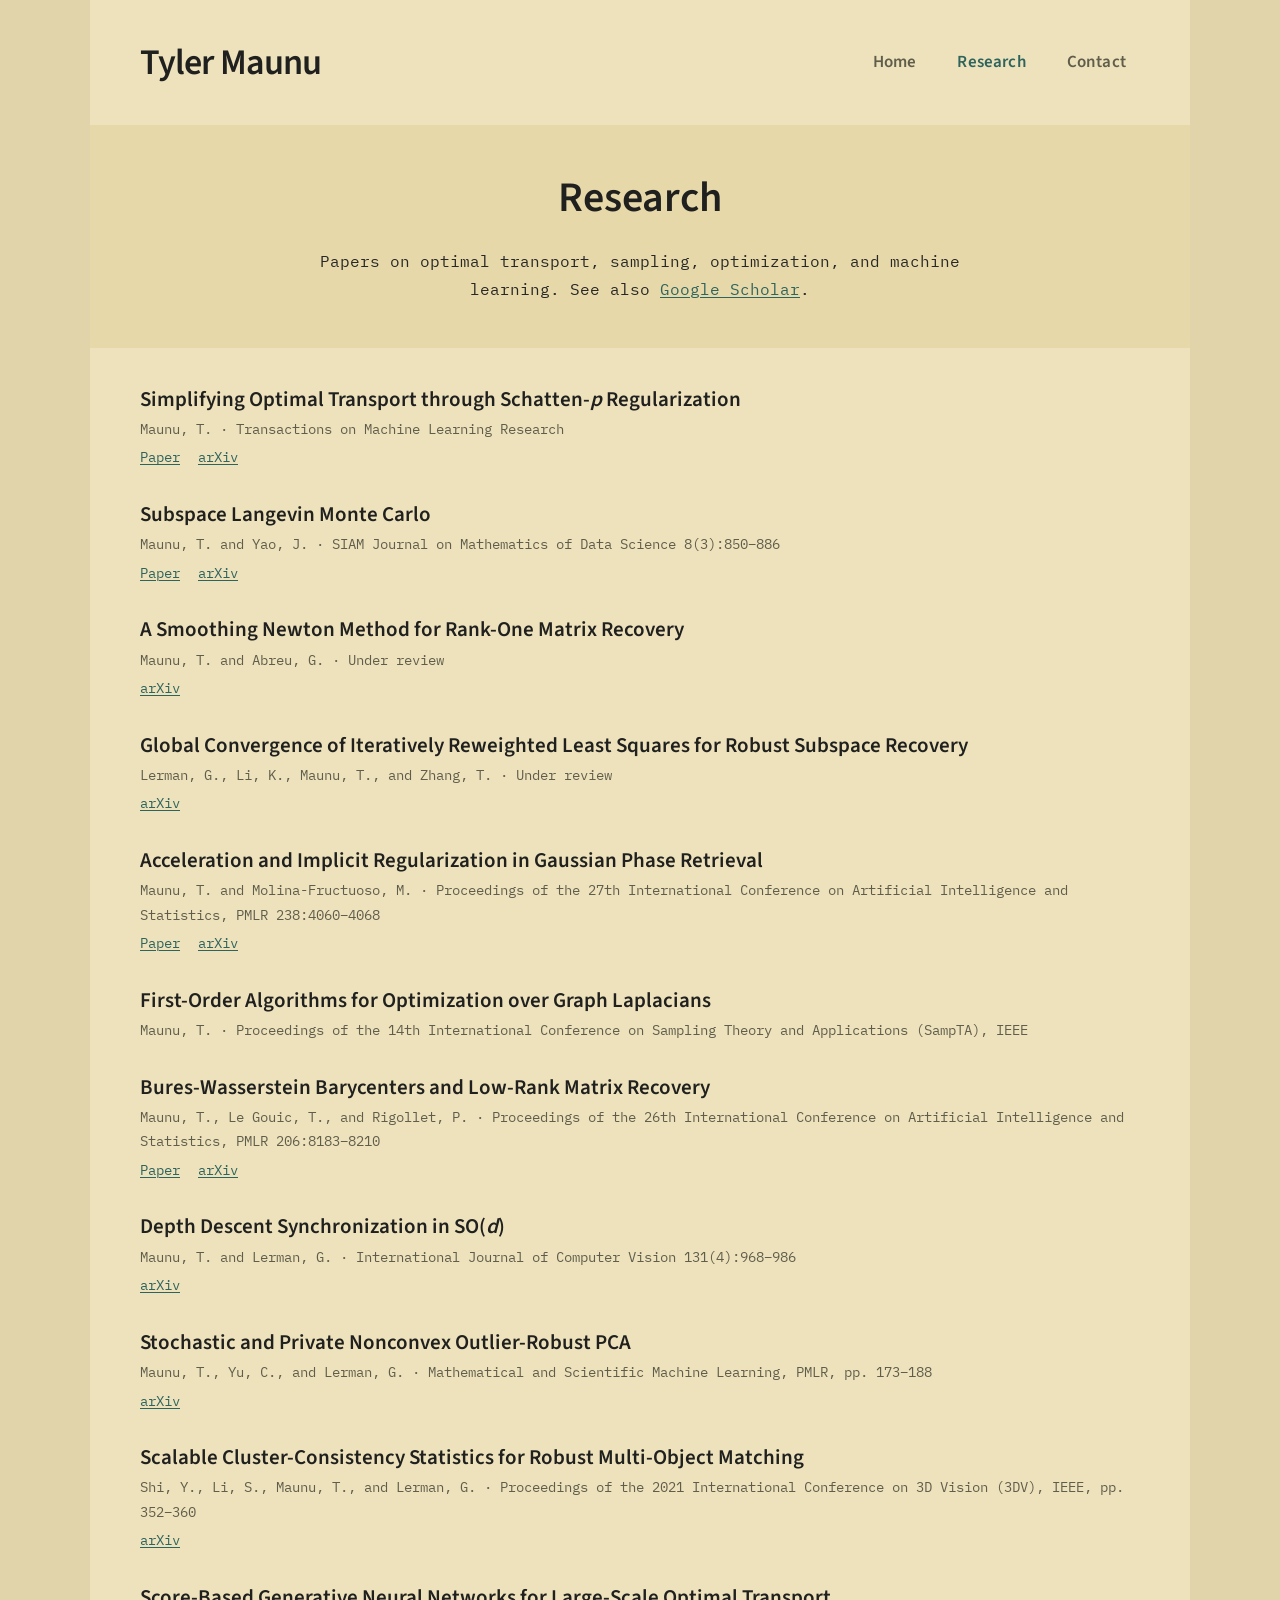
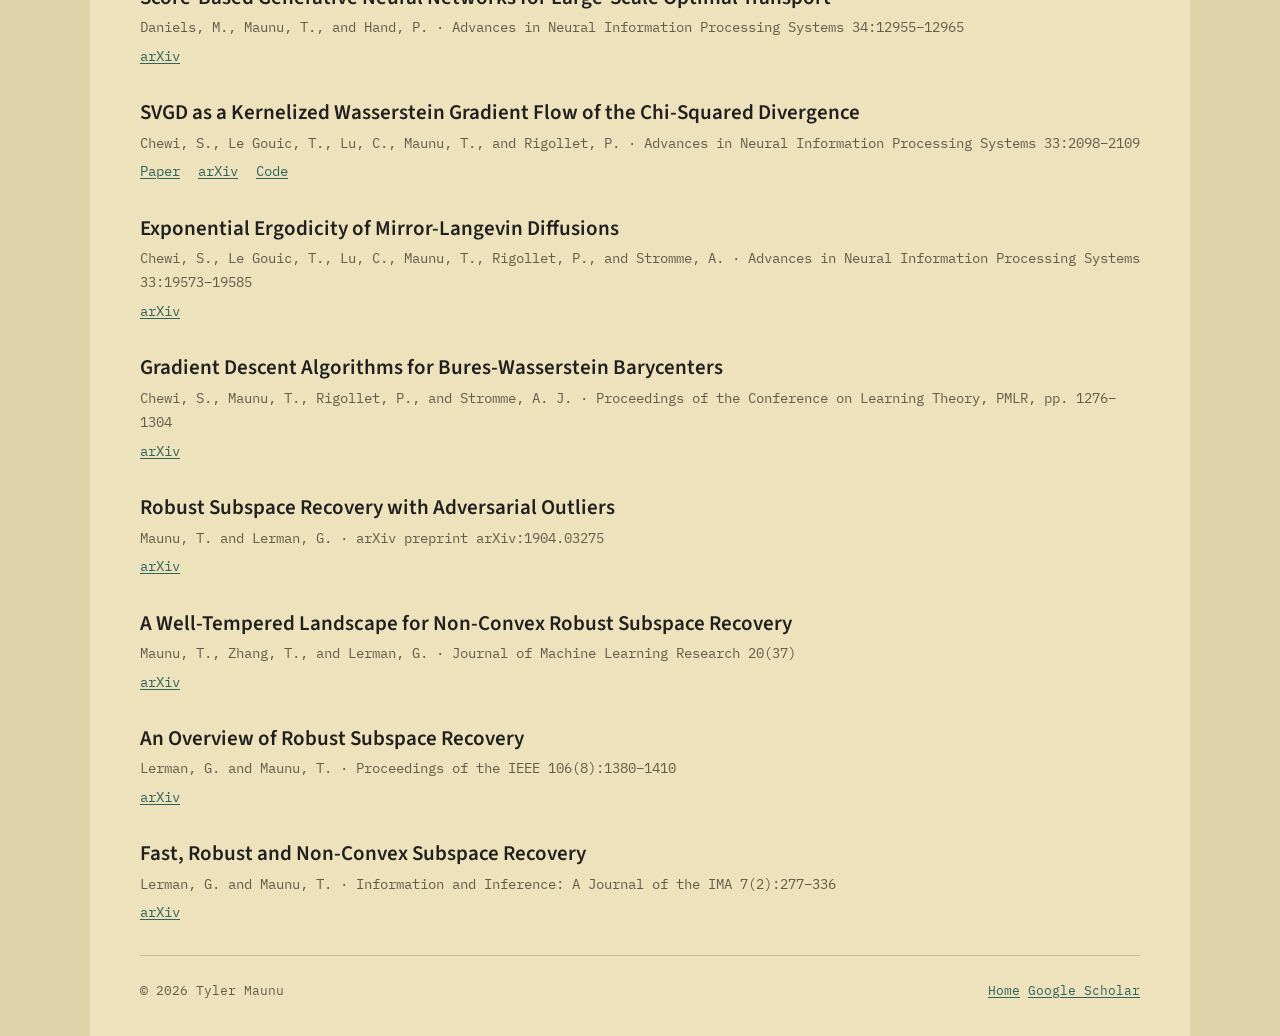
==== commit 44c942cd: "Apply warm cream palette with charcoal text and teal links" ====
--- a/publications.html
+++ b/publications.html
@@ -4,9 +4,9 @@
   <meta charset="utf-8">
   <meta name="viewport" content="width=device-width, initial-scale=1">
   <meta name="description" content="Publications by Tyler Maunu on optimal transport, sampling, optimization, and robust learning.">
-  <meta name="theme-color" content="#272826">
+  <meta name="theme-color" content="#eee2bd">
   <title>Research — Tyler Maunu</title>
-  <link rel="stylesheet" href="styles.css?v=8">
+  <link rel="stylesheet" href="styles.css?v=9">
 </head>
 <body class="publication-page">
   <a class="skip-link" href="#main">Skip to content</a>
--- a/styles.css
+++ b/styles.css
@@ -7,7 +7,7 @@
 @font-face { font-family: Newsreader; src: url("assets/fonts/newsreader-regular.ttf") format("truetype"); font-style: normal; font-weight: 400; font-display: swap; }
 @font-face { font-family: Newsreader; src: url("assets/fonts/newsreader-medium.ttf") format("truetype"); font-style: normal; font-weight: 500; font-display: swap; }
 
-:root { color-scheme: dark; --background: #20211f; --paper: #272826; --banner: #2e302b; --ink: #e4d3a3; --highlight: #f0dda5; --muted: #b8af96; --link: #9ccac3; --link-hover: #c8e8e1; --line: #42453b; --sans: "Source Sans 3", Arial, sans-serif; --body: "IBM Plex Mono", "Courier New", monospace; --heading: var(--sans); --body-size: 16px; --body-leading: 1.75; --brand-size: 36px; --brand-mobile: 34px; --brand-weight: 600; --brand-tracking: -0.025em; --section-size: 26px; --section-weight: 600; --note-font: var(--body); --note-size: 13px; }
+:root { color-scheme: light; --background: #e2d4aa; --paper: #eee2bd; --banner: #e7d8aa; --ink: #272826; --highlight: #20211f; --muted: #605e4b; --link: #2e645c; --link-hover: #184a43; --line: #c9bc92; --sans: "Source Sans 3", Arial, sans-serif; --body: "IBM Plex Mono", "Courier New", monospace; --heading: var(--sans); --body-size: 16px; --body-leading: 1.75; --brand-size: 36px; --brand-mobile: 34px; --brand-weight: 600; --brand-tracking: -0.025em; --section-size: 26px; --section-weight: 600; --note-font: var(--body); --note-size: 13px; }
 * { box-sizing: border-box; }
 html { scroll-behavior: smooth; scroll-padding-top: 24px; }
 body { margin: 0; background: var(--background); color: var(--ink); font-family: var(--body); font-size: var(--body-size); line-height: var(--body-leading); letter-spacing: 0; -webkit-font-smoothing: antialiased; }
